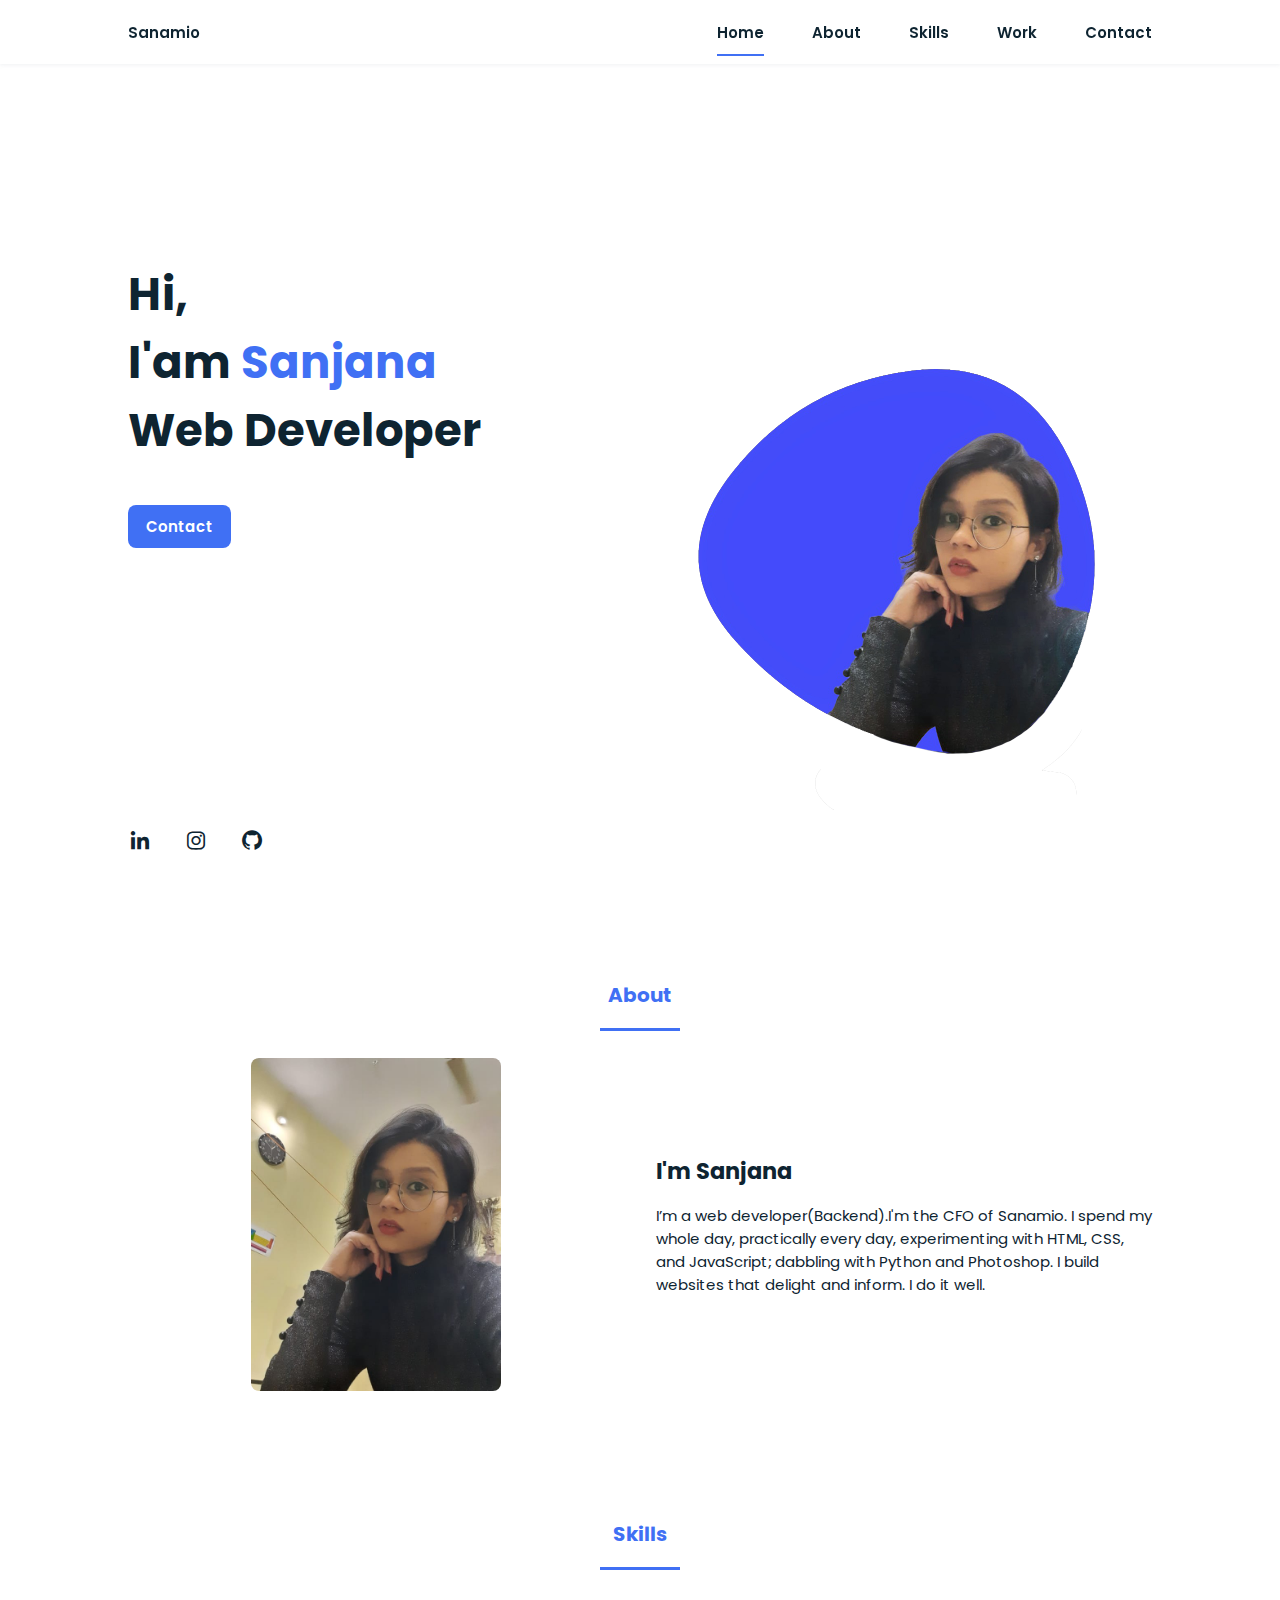
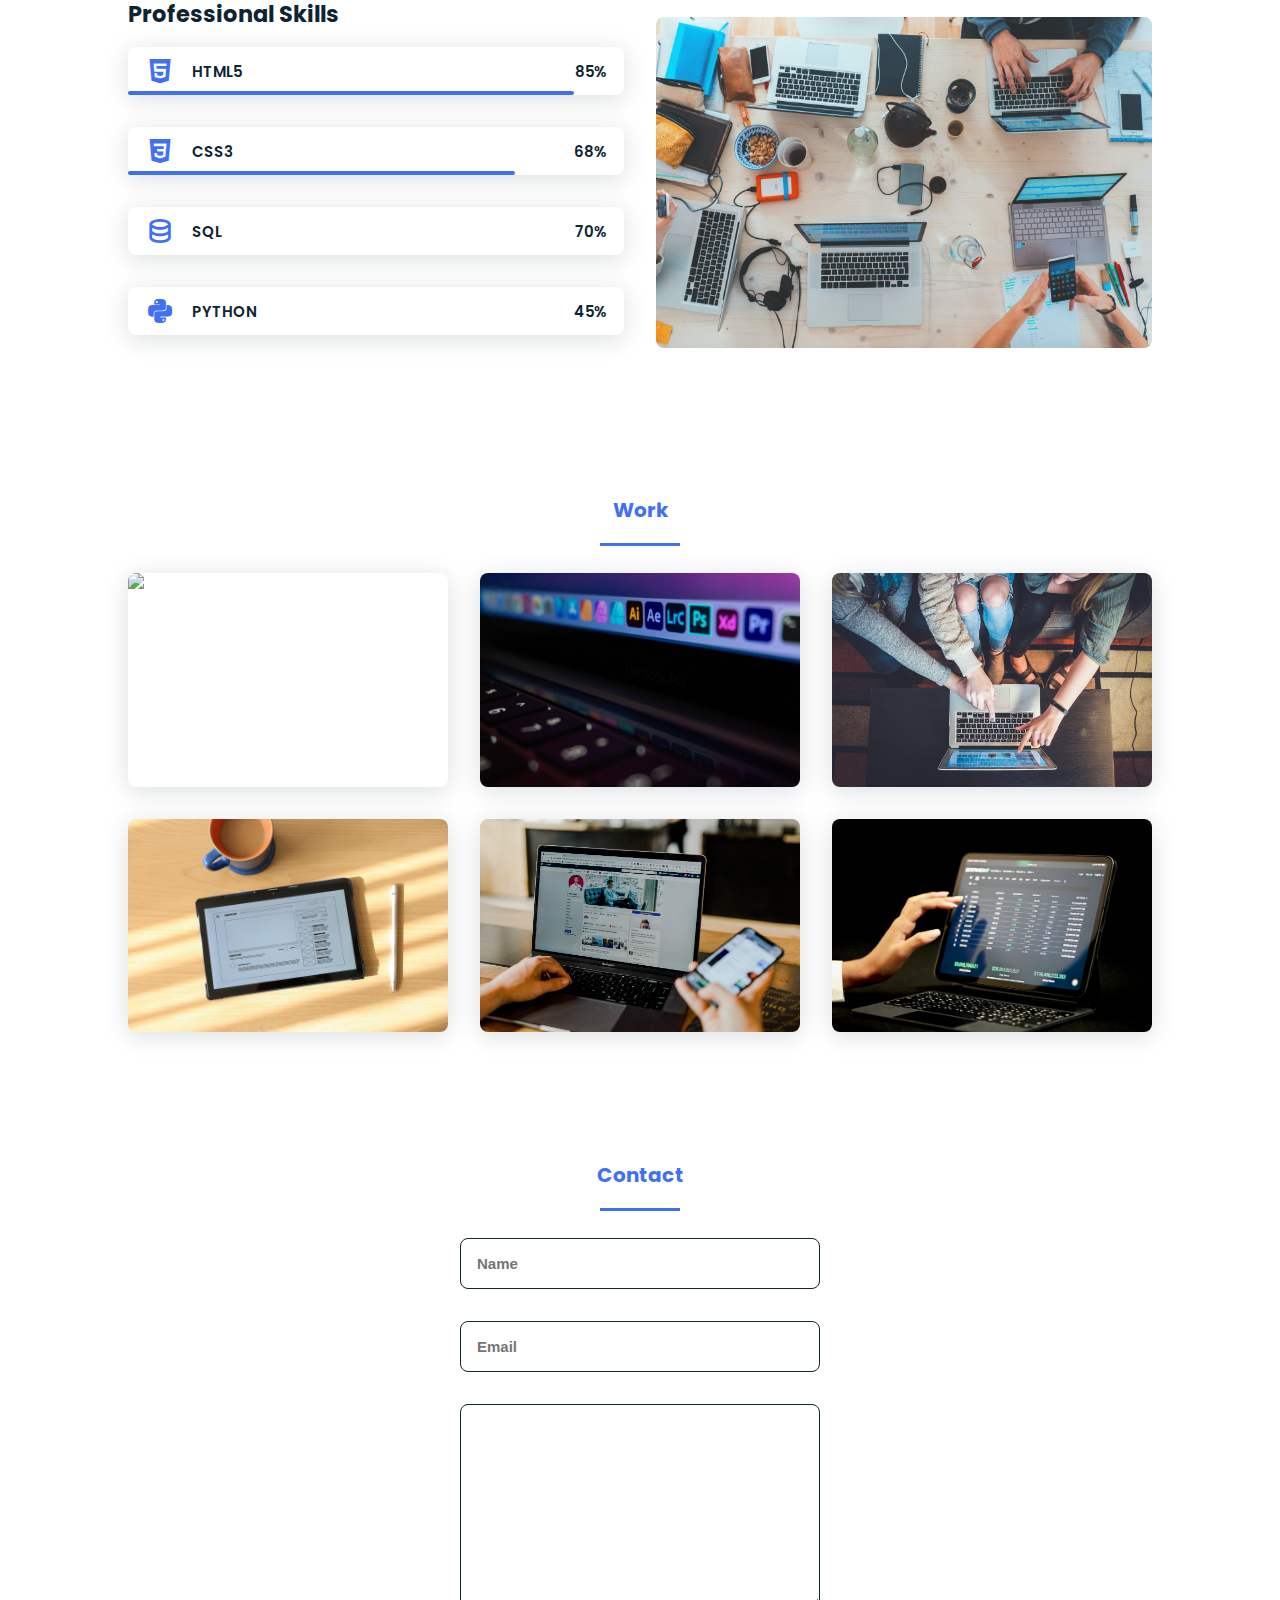
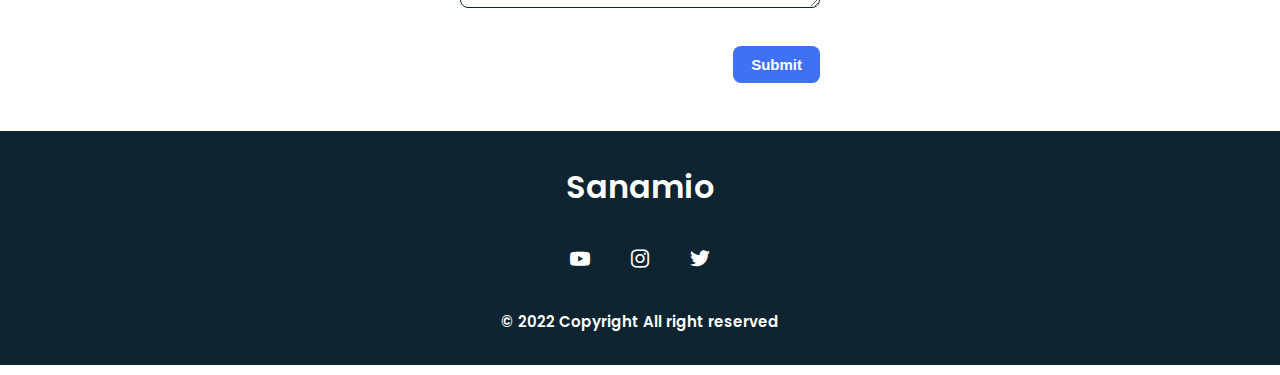
==== sanjana.html @ 428e3202 "initial commit" ====
<!DOCTYPE html>
<html lang="en">

<head>
    <meta charset="UTF-8">
    <meta http-equiv="X-UA-Compatible" content="IE=edge">
    <meta name="viewport" content="width=device-width, initial-scale=1.0">
    <title>Sanamio Portfolio</title>
    <link rel="stylesheet" href="style.css">
    <link href='https://unpkg.com/boxicons@2.1.1/css/boxicons.min.css' rel='stylesheet'>
</head>
<style>

</style>

<body>
    <!-- =============== HEADER ============== -->
    <header class="l-header">
        <nav class="nav bd-grid">
            <div>
                <a href="index.html" class="nav__logo">Sanamio</a>
            </div>

            <div class="nav__menu" id="nav-menu">
                <ul class="nav__list">
                    <li class="nav__item"><a href="#home" class="nav__link active">Home</a></li>
                    <li class="nav__item"><a href="#about" class="nav__link">About</a></li>
                    <li class="nav__item"><a href="#skills" class="nav__link">Skills</a></li>
                    <li class="nav__item"><a href="#work" class="nav__link">Work</a></li>
                    <li class="nav__item"><a href="#contact" class="nav__link">Contact</a></li>
                </ul>
            </div>

            <div class="nav__toggle" id="nav-toggle">
                <i class='bx bx-menu'></i>
            </div>
        </nav>
    </header>

    <main class="l-main">
        <!-- ------- HOME ------- -->
        <section class="home bd-grid" id="home">
            <div class="home__data">
                <h1 class="home__title">Hi, <br>I'am <span class="home__title-color">Sanjana</span><br> Web Developer</h1>
                <a href="#contact" class="button">Contact</a>
            </div>

            <div class="home__social">
                <a href="https://www.linkedin.com/in/sanjana-pandey-318098211/" class="home__social-icon" target="_blank"><i class='bx bxl-linkedin'></i></a>
                <a href="https://www.instagram.com/sanjana_22s03/" class="home__social-icon" target="_blank"><i  class='bx bxl-instagram'></i></a>
                <a href="https://github.com/Sanjana2308" class="home__social-icon" target="_blank"><i class='bx bxl-github'></i></a>
            </div>

            <div class="home__img">
                <img src="./img/blob sanjana.png" alt="">
            </div>
        </section>

        <!-- ------------- ABOUT ------------- -->
        <section class="about section" id="about">
            <h2 class="section-title">About</h2>

            <div class="about__container bd-grid">
                <div class="about__img">
                    <img src="./img/1644239074564.jpg" alt="">
                </div>

                <div>
                    <h2 class="about__subtitle">I'm Sanjana</h2>
                    <p class="about__text">I’m a web developer(Backend).I'm the CFO of Sanamio. I spend my whole day, practically every day, experimenting with HTML, CSS, and JavaScript; dabbling with Python and Photoshop. I build websites that delight and inform. I do it well.</p>
                </div>
            </div>
        </section>

        <!-- ---------------  SKILLS -------------- -->
        <section class="skills section" id="skills">
            <h2 class="section-title">Skills</h2>

            <div class="skills__container bd-grid">
                <div>
                    <h2 class="skills__subtitle">Professional Skills</h2>


                    <div class="skills__data">
                        <div class="skills__name">
                            <i class='bx bxl-html5 skills__icon'></i>
                            <span class="skills__name">HTML5</span>
                        </div>

                        <div>
                            <span class="skills__percentage">85%</span>
                        </div>

                        <div class="skills__bar skills__html"></div>
                    </div>


                    <div class="skills__data">
                        <div class="skills__name">
                            <i class='bx bxl-css3 skills__icon'></i>
                            <span class="skills__name">CSS3</span>
                        </div>

                        <div>
                            <span class="skills__percentage">68%</span>
                        </div>

                        <div class="skills__bar skills__css"></div>
                    </div>


                    <div class="skills__data">
                        <div class="skills__name">
                            <i class='bx bx-data skills__icon'></i>
                            <span class="skills__name">SQL</span>
                        </div>

                        <div>
                            <span class="skills__percentage">70%</span>
                        </div>

                        <div class="skills__bar skills__sql"></div>
                    </div>


                    <div class="skills__data">
                        <div class="skills__name">
                            <i class='bx bxl-python skills__icon'></i>
                            <span class="skills__name">PYTHON</span>
                        </div>

                        <div>
                            <span class="skills__percentage">45%</span>
                        </div>

                        <div class="skills__bar skills__py"></div>
                    </div>
                </div>
                <div>
                    <img src="./img/img-5.jpg" class="skills__img">
                </div>
            </div>
        </section>

        <!-- --------------- WORK --------------- -->
        <section class="work section" id="work">
            <h1 class="section-title">Work</h1>

            <div class="work__container bd-grid">
                <div class="work__img">
                  <a href="https://amanrx100.github.io/FriendsLogy/" target="_blank"><img src="./img/img-3.jpg"></a> 
                </div>
                <div class="work__img">
                   <a href="https://amanrx100.github.io/SocialTube/" target="_blank"><img src="./img/img-2.jpg"></a>
                </div>
                <div class="work__img">
                   <a href="https://amanrx100.github.io/Redstore/" target="_blank"><img src="./img/img-6.jpg"></a>
                </div>
                <div class="work__img">
                    <a href="https://amanrx100.github.io/Redstore/" target="_blank"><img src="./img/img-4.jpg"></a>
                </div>
                <div class="work__img">
                    <a href="https://amanrx100.github.io/SocialTube/" target="_blank"> <img src="./img/img-1.jpg"></a>
                </div>
                <div class="work__img">
                    <a href="https://amanrx100.github.io/Redstore/" target="_blank"> <img src="./img/img-7.jpg"></a>
                </div>
            </div>
        </section>

        <!-- --------------- CONTACT ---------------- -->
        <section class="contact section" id="contact">
           <h2 class="section-title">Contact</h2>

           <div class="contact__container bd-grid">
               <form action="https://formsubmit.co/el/kuneji" method="POST" class="contact__form">
                    <input type="text" placeholder="Name" class="contact__input">
                    <input type="mail" placeholder="Email" class="contact__input">
                    <textarea name="" id="" cols="0" rows="10" class="contact__input"></textarea>

                    <a href="https://formsubmit.co/el/kuneji" target="_blank"><input type="button" value="Submit" class="contact__button button"></a>
               </form>
           </div>
        </section>

        <!-- ---------------- FOOTER ----------------- -->
        <footer class="footer">
            <p class="footer__title">Sanamio</p>

            <div class="footer__social">
                <a href="#" class="footer__icon"><i class='bx bxl-youtube'></i></a>
                <a href="#" class="footer__icon"><i class='bx bxl-instagram'></i></a>
                <a href="#" class="footer__icon"><i class='bx bxl-twitter'></i></a>
            </div>
            <p>&#169; 2022 Copyright All right reserved</p>
        </footer>

    </main>



    <!-- =========== SCROLL REVEAL =========== -->
    <script src="https://unpkg.com/scrollreveal"></script>

    <!-- ============= MAIN JS ================ -->
    <script src="main.js"></script>
</body>

</html>
---- style.css ----
/* ------------- GOOGLE FONTS ------------- */
@import url('https://fonts.googleapis.com/css2?family=Poppins:wght@400;600;700&display=swap');

/* --------- VARIABLES CSS --------- */
:root{
    --header-height:3rem;
    --font-semi:600
}

/* ------------ COLORS ------------ */
:root{
    --first-color:#4070f4;
    --second-color: #0E2431;
}

:root{
    --body-font: 'Poppins',sans-serif;
    --big-font-size: 2rem;
    --h2-font-size: 1.25rem;
    --normal-font-size: 0.938rem;
}
@media screen and(min-width:768px){
    :root{
        --big-font-size: 3.5rem;
        --h2-font-size: 2rem;
        --normal-font-size: 1rem;
    }
}

/* -------------- MARGINS ------------- */
:root{
  --mb-1: 0.5rem;
  --mb-2: 1rem;
  --mb-3: 1.5rem;
  --mb-4: 2rem;
  --mb-5: 2.5rem;
  --mb-6: 3rem;  
}

/* ------------ z index ------------ */
:root{
    --z-back: -10;
    --z-normal: 1;
    --z-tooltip: 10;
    --z-fixed: 100;
}

/* ------------- BASE --------------- */
*,::before, ::after{
    box-sizing: border-box;
}
html{
    scroll-behavior: smooth;
}
body{
    margin: var(--header-height) 0 0 0;
    font-family: var(--body-font);
    font-size: var(--normal-font-size);
    color: var(--second-color);
}
h1,h2,p{
    margin: 0;
}
ul{
    margin: 0;
    padding: 0;
    list-style: none;
}
a{
    text-decoration: none;
}
img{
    max-width: 100%;
    height: auto;
    display: block;
}

/* ------------ CLASS CSS ------------ */
.section-title{
    position: relative;
    font-size: var(--h2-font-size);
    color: var(--first-color);
    margin-top: var(--mb-2);
    margin-bottom: var(--mb-4);
    text-align: center;
}
.section-title::after{
    position: absolute;
    content: "";
    width: 64px;
    height: 0.18rem;
    left: 0;
    right: 0;
    margin: auto;
    top: 2rem;
    background-color: var(--first-color);
}
.section{
    padding-bottom: 2rem;
    padding-top: 3rem;
}

/* ------- LAYOUT --------- */
.bd-grid{
    max-width: 1024px;
    display: grid;
    grid-template-columns: 100%;
    column-gap: 2rem;
    width: calc(100% - 2rem);
    margin-left: var(--mb-2);
    margin-right: var(--mb-2);
}
.l-header{
    width: 100%;
    position: fixed;
    top: 0;
    left: 0;
    z-index: var(--z-fixed);
    background-color: #fff;
    box-shadow: 0 1px 4px rgba(146, 161, 176, .15);
}

/* ----------- NAV ------------- */
.nav{
    height: var(--header-height);
    display: flex;
    justify-content: space-between;
    align-items: center;
    font-weight: var(--font-semi)
}
@media screen and (max-width: 768px){
    .nav__menu{
        position: fixed;
        top: var(--header-height);
        right: -100%;
        width: 80%;
        height: 100%;
        padding: 2rem;
        background-color: var(--second-color);
        transition: .5s;
    }
}
.nav__item{
    margin-bottom: var(--mb-4);
}
.nav__link{
    position: relative;
    color: #fff;
}
.nav__link:hover{
    position: relative;
}
.nav__link:hover::after{
    position: absolute;
    content: "";
    width: 100%;
    height: 0.18rem;
    left: 0;
    top: 2rem;
    background-color: var(--first-color);
}
.nav__logo{
    color: var(--second-color);
}
.nav__toggle{
    color: var(--second-color);
    font-size: 1.5rem;
    cursor: pointer;
}

/* ------------ ACTIVE MENU ------------ */
.active::after{
    position: absolute;
    content: "";
    width: 100%;
    height: 0.18rem;
    left: 0;
    top: 2rem;
    background-color: var(--first-color);
}

/* ----------- SHOW MENU ------------- */
.show{
    right: 0;
}

/* -------------- HOME --------------- */
.home{
    height: calc(100vh - 3rem);
    row-gap: 1rem;
}
.home__data{
    align-self: center;
}
.home__title{
    font-size: var(--big-font-size);
    margin-bottom: var(--mb-5);
}
.home__title-color{
    color: var(--first-color);
}
.home__social{
    display: flex;
    flex-direction: column;
}
.home__social-icon{
    width: max-content;
    margin-bottom: var(--mb-2);
    font-size: 1.5rem;
    color: var(--second-color);
}
.home__social-icon:hover{
    color: var(--first-color);
}
.home__img{
    position: absolute;
    right: 0;
    /* left: 40px; */
    bottom: 0px;
    width: 350px;
}

/* ---------- BUTTONS ---------- */
.button{
    display: inline-block;
    background-color: var(--first-color);
    color: #fff;
    padding: 10px 18px;
    font-weight: var(--font-semi);
    border-radius: .5rem;
}
.button:hover{
    box-shadow: 0 10px 36px rgba(0,0,0,.15);
}

/* -----------  ABOUT  ------------- */
.about__container{
    row-gap: 2rem;
    text-align: center;
}
.about__subtitle{
    margin-bottom: var(--mb-2);
}
.about__img{
    justify-self: center;
}
.about__img img{
    width: 200px;
    border-radius: .5rem;
}

/* ------------- SKILLS ------------- */
.skills__container{
    row-gap: 2rem;
    text-align: center;
}
.skills__subtitle{
    margin-bottom: var(--mb-2);
}
.skills__text{
    margin-bottom: var(--mb-4);
}
.skills__data{
    display: flex;
    justify-content: space-between;
    align-items: center;
    position: relative;
    font-weight: var(--font-semi);
    padding: .5rem 1rem;
    margin-bottom: var(--mb-4);
    border-radius: .5rem;
    box-shadow: 0 4px 25px rgba(14, 36, 49, .15);
}
.skills__icon{
    font-size: 2rem;
    margin-right: var(--mb-2);
    color: var(--first-color);
}
.skills__name{
    display: flex;
    align-items: center;
}
.skills__bar{
    position: absolute;
    left: 0;
    bottom: 0;
    background-color: var(--first-color);
    height: .25rem;
    border-radius: .5rem;
    z-index: var(--z-back)
}
.skills__html{
    width: 90%;
}
.skills__css{
    width: 78%;
}
.skills__js{
    width: 40%;
}
.skills__ux{
    width: 85%;
}
.skills__img{
    border-radius: .5rem;
}

/* -----------------  WORK ------------------ */
.work{
    text-align: center;
}
.work__container{
    row-gap: 2rem;
}
.work__img{
    box-shadow: 0 4px 25px rgba(14, 36, 49, .15);
    border-radius: .5rem;
    overflow: hidden;
}
.work__img img{
    transition: 1s;
    cursor: pointer;
}
.work__img img:hover{
    transform: scale(1.1);
}

/* ---------------- CONTACT ------------------ */
.contact__input{
    width: 100%;
    font-size: var(--normal-font-size);
    font-weight: var(--font-semi);
    padding: 1rem;
    border-radius: .5rem;
    border: 1.5px solid var(--second-color);
    outline: none;
    margin-bottom: var(--mb-4)
}
.contact__button{
    display: block;
    border: none;
    outline: none;
    font-size: var(--normal-font-size);
    cursor: pointer;
    margin-left: auto;
}

/* ---------------- FOOTER ------------------ */
.footer{
    background-color: var(--second-color);
    color: #fff;
    text-align: center;
    font-weight: var(--font-semi);
    padding: 2rem 0;
}
.footer__title{
    font-size: 2rem;
    margin-bottom: var(--mb-4);
}
.footer__social{
    margin-bottom: var(--mb-4);
}
.footer__icon{
    font-size: 1.5rem;
    counter-reset: #fff;
    color: #fff;
    margin: 0 var(--mb-2);
    
}

/* -------------------- MEDIA QUERIES ------------------------ */
@media screen and (min-width: 768px){
    body{
        margin: 0;
    }
    .section{
        padding-top: 4rem;
        padding-bottom: 3rem;
    }
    .section-title{
        margin-bottom: var(--mb-6);
    }
    .section-title::after{
        width: 80px;
        top: 3rem;
    }

    .nav{
        height: calc(var(--header-height) + 1rem);
    }
    .nav__list{
        display: flex;
        padding-top: 0;
    }
    .nav__item{
        margin-left: var(--mb-6);
        margin-bottom: 0;
    }
    .nav__toggle{
        display: none;
    }
    .nav__link{
        color: var(--second-color);
    }
    
    .home{
        height: 100vh;
    }
    .home__data{
        align-self: flex-end;
    }
    .home__social{
        padding-top: 0;
        padding-bottom: 2.5rem;
        flex-direction: row;
        align-self: flex-end;
    }
    .home__social-icon{
        margin-bottom: 0;
        margin-right: var(--mb-4);
    }
    .home__img{
        width: 500px;
        bottom: 10%;
    }
    .home__title{
        font-size: 45px;
    }

    .about__container, .skills__container{
        grid-template-columns: repeat(2,1fr);
        align-items: center;
        text-align: initial;
    }
    .about__img img{
        width: 250px;
    }
    .work__container{
        grid-template-columns: repeat(3, 1fr);
        grid-template-rows: repeat(2, 1fr);
        column-gap: 2rem;
    }
    .contact__form{
        width: 360px;
    }
    .contact__container{
        justify-items: center;
    }
}
@media screen and (min-width:1024px) {
    .bd-grid{
        margin-left: auto;
        margin-right: auto;
    }
    .home__img{
        right: 10%;
    }
}
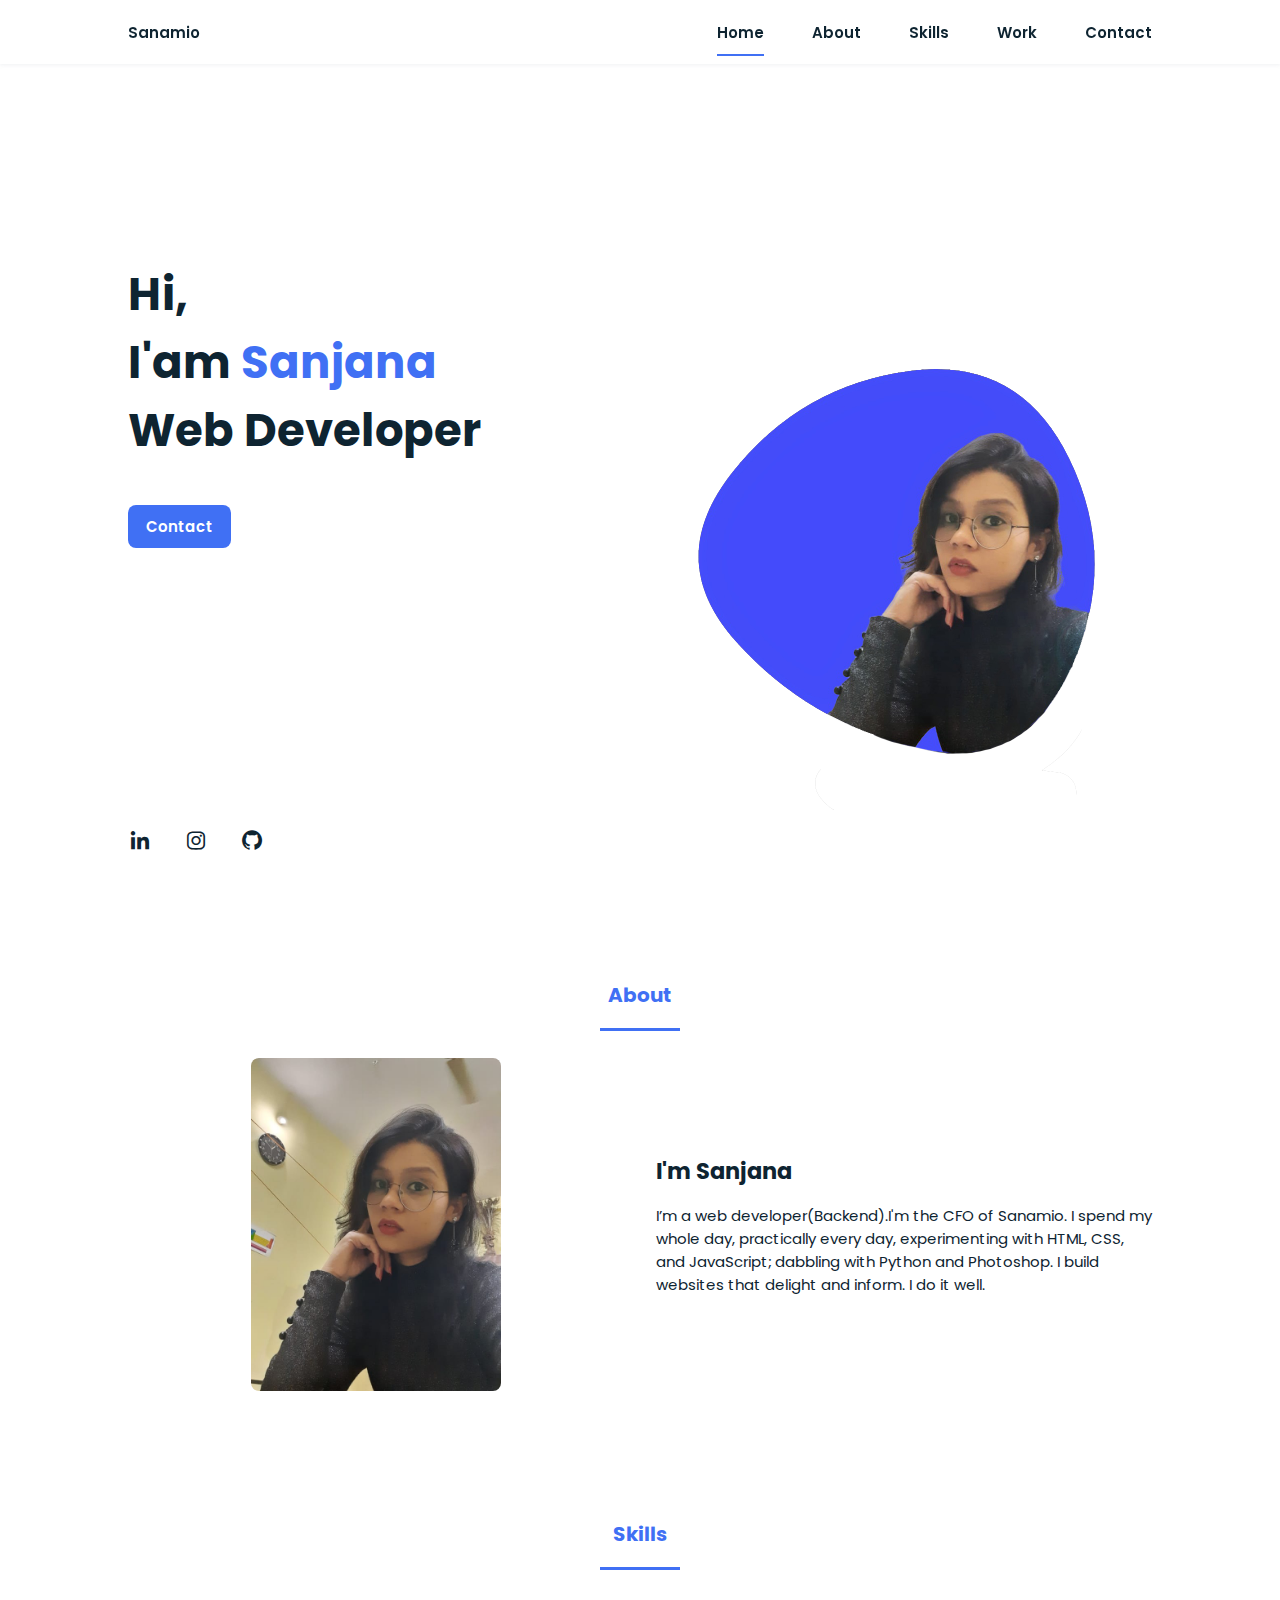
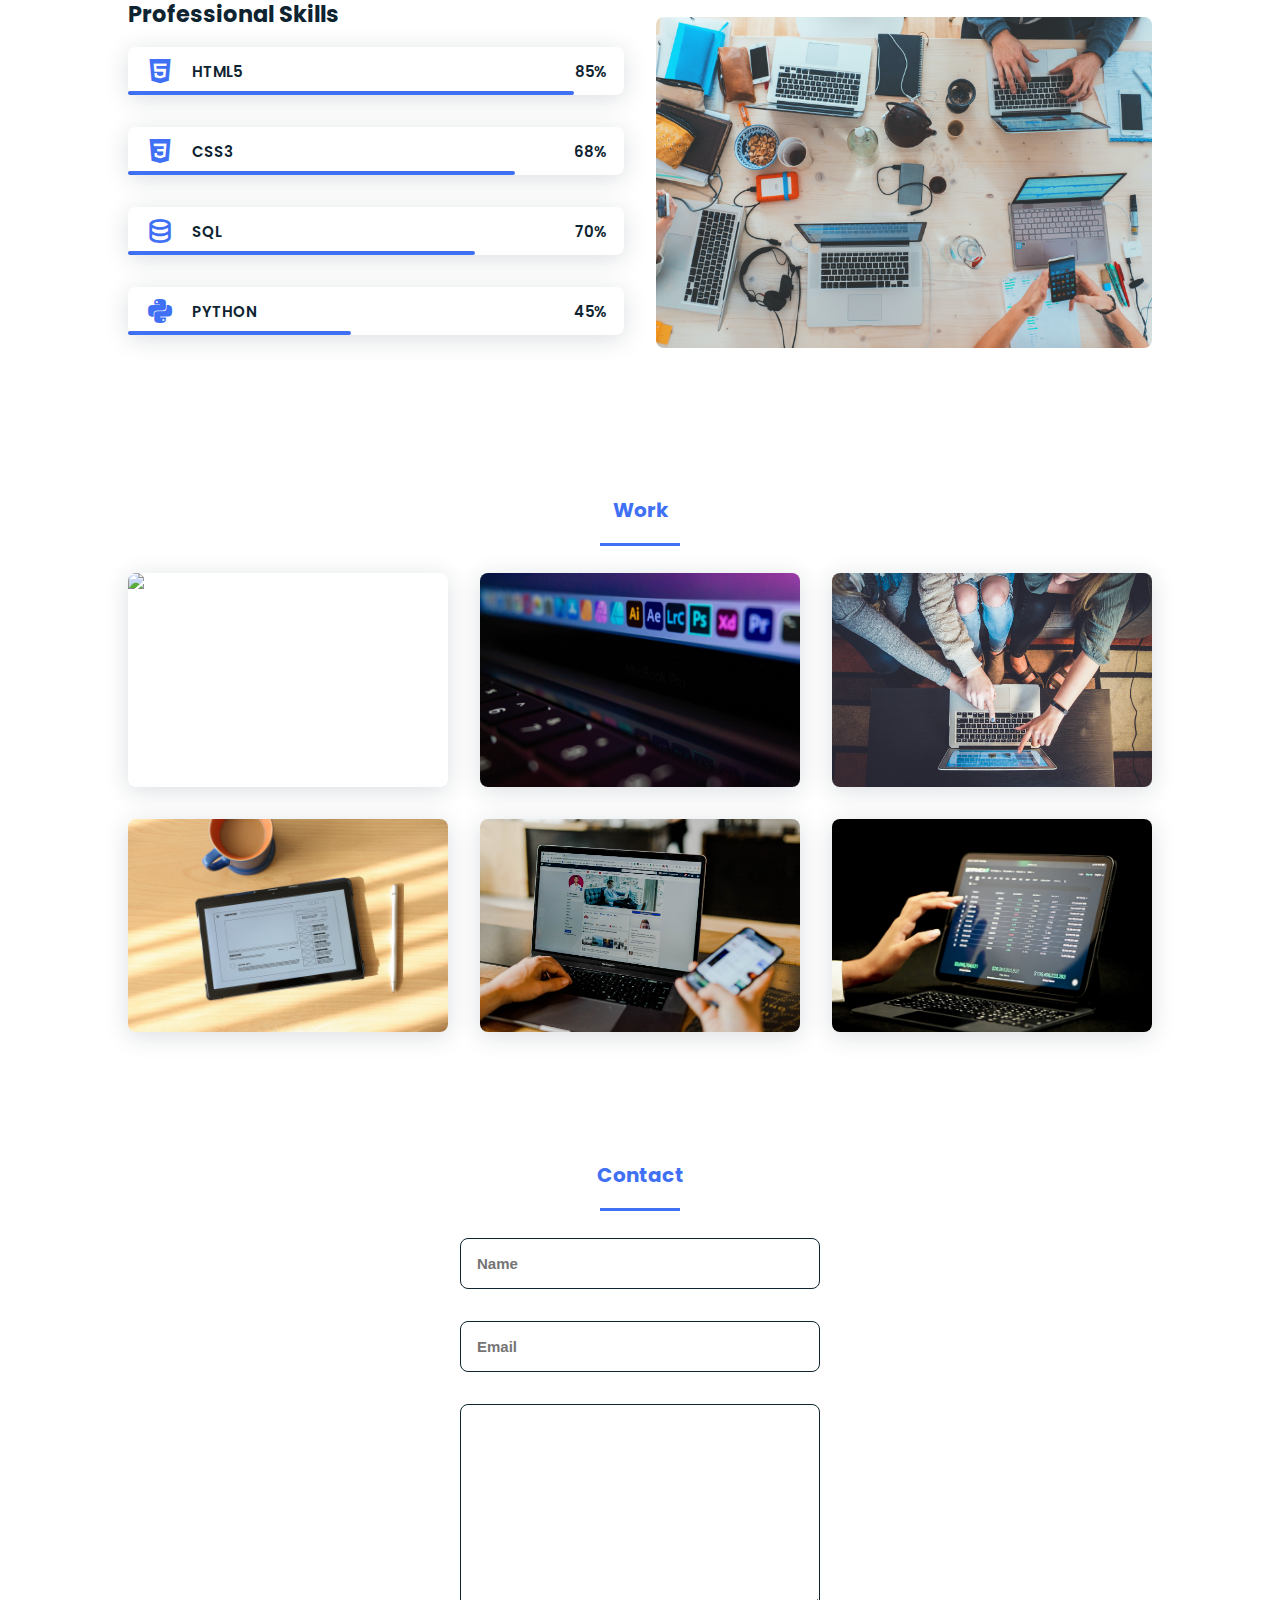
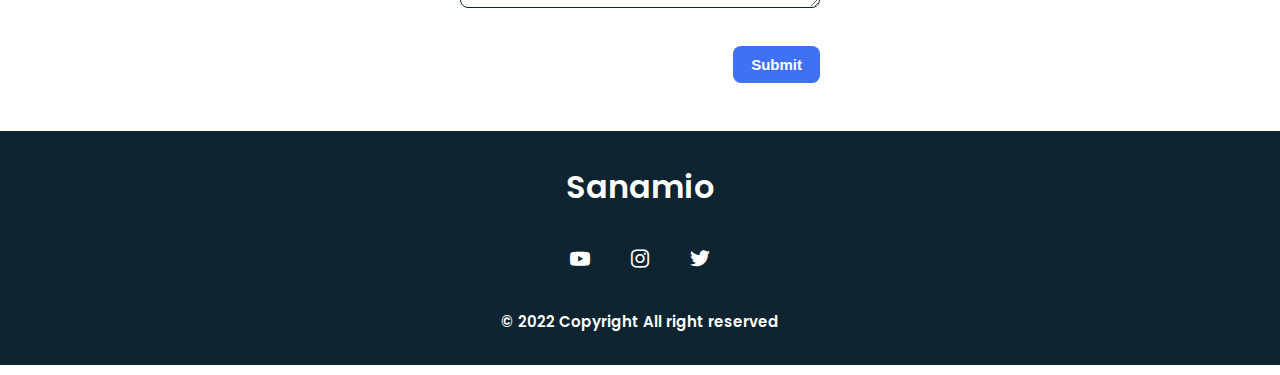
==== commit 30b608a1: "first second" ====
--- a/sanjana.html
+++ b/sanjana.html
@@ -10,7 +10,12 @@
     <link href='https://unpkg.com/boxicons@2.1.1/css/boxicons.min.css' rel='stylesheet'>
 </head>
 <style>
-
+     .skills__sql{
+    width: 70%;
+}
+.skills__py{
+    width: 45%;
+}
 </style>
 
 <body>
